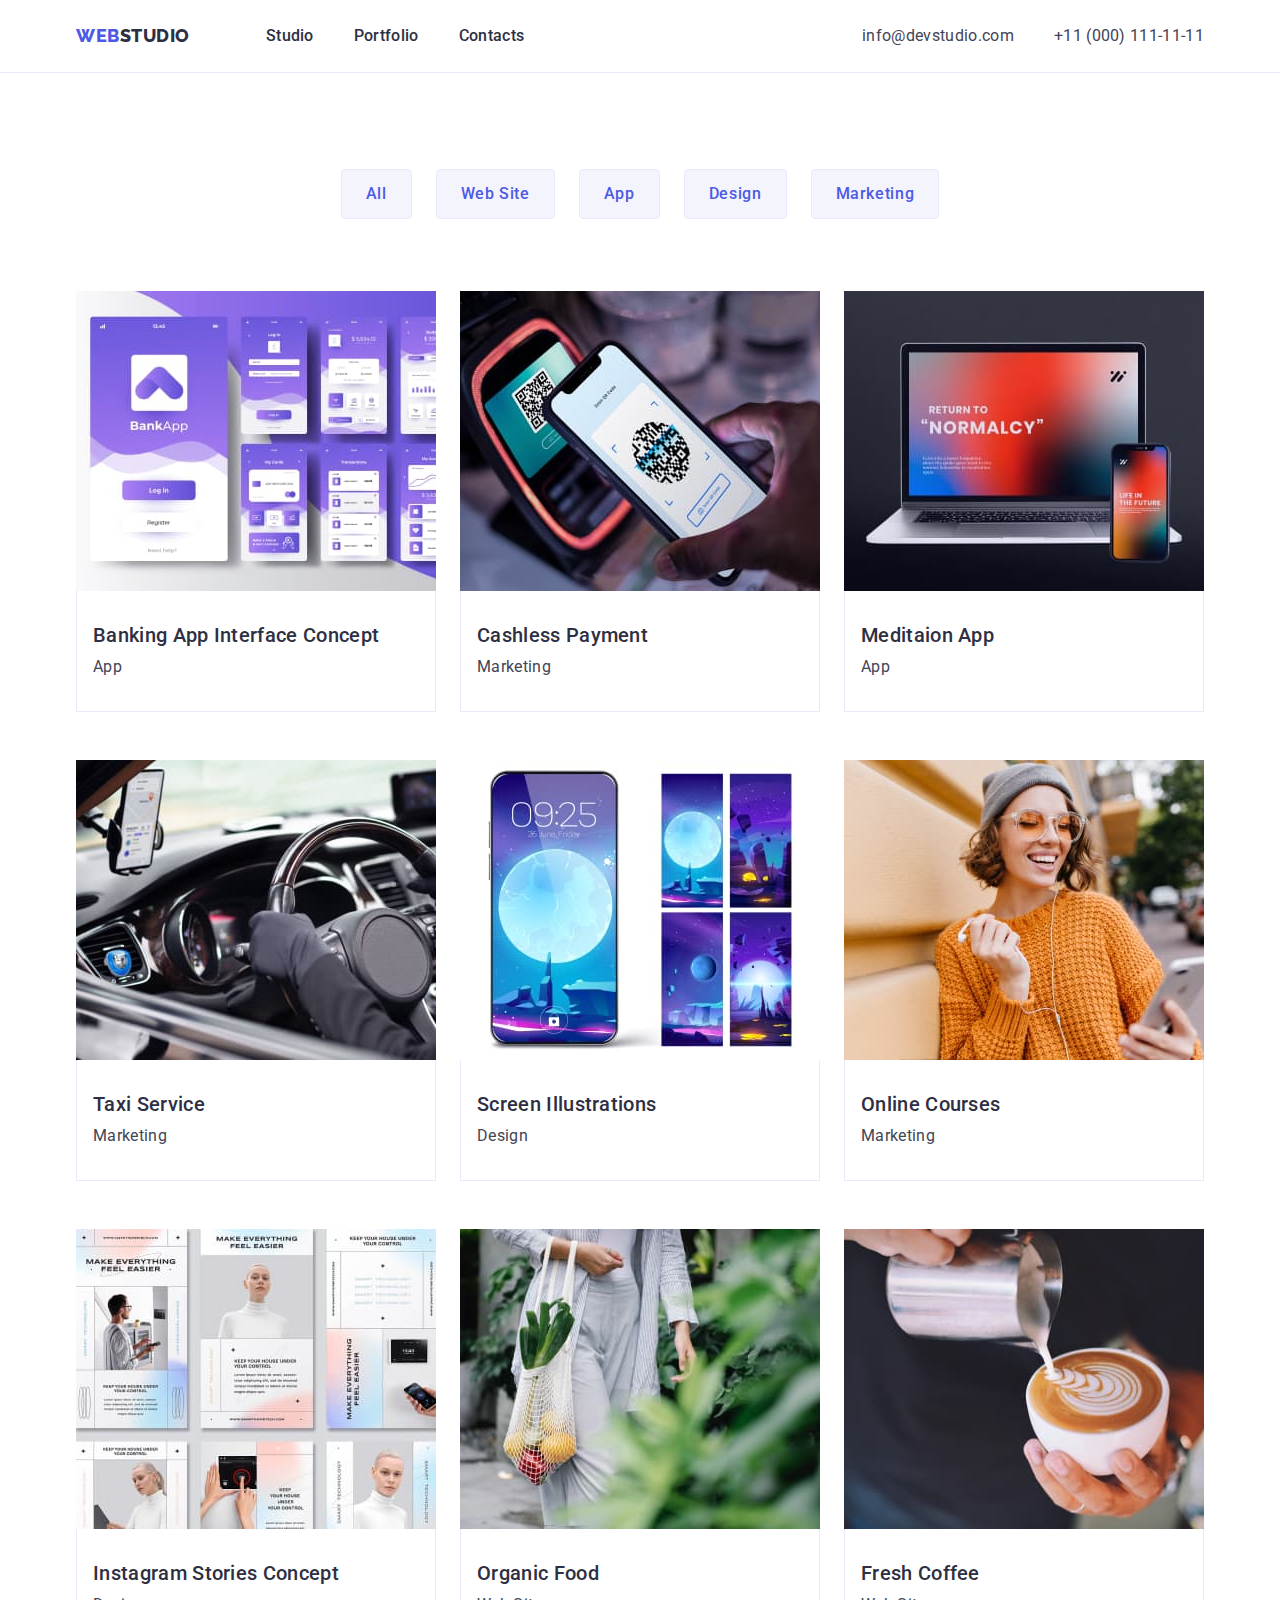
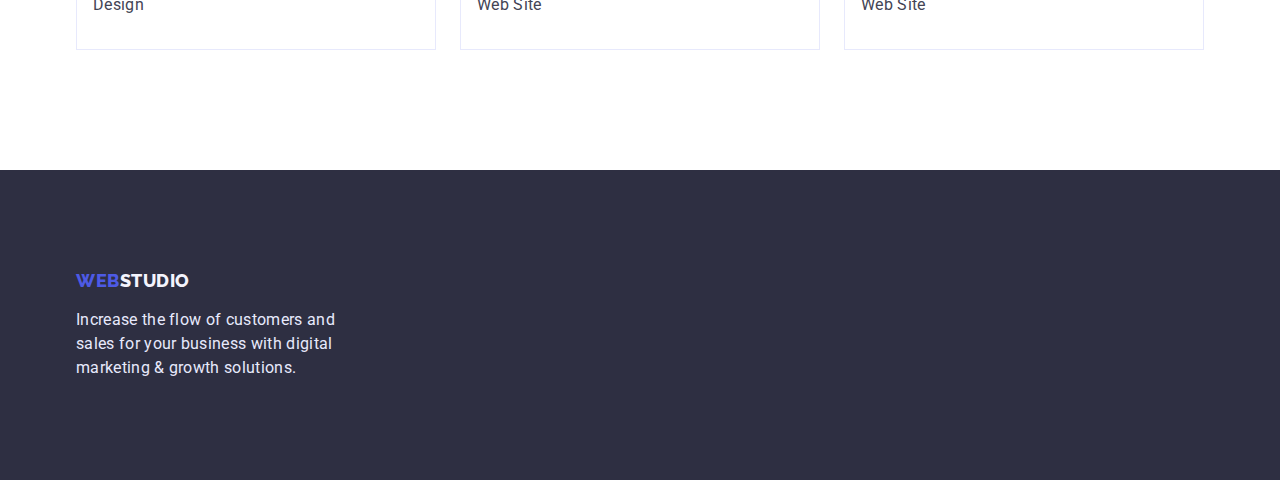
==== portfolio.html @ b5923be6 "Initial commit" ====
<!DOCTYPE html>
<html lang="en">
  <head>
    <meta charset="UTF-8" />
    <meta http-equiv="X-UA-Compatible" content="IE=edge" />
    <meta name="viewport" content="width=device-width, initial-scale=1.0" />
    <title>WebStudio</title>
    <link rel="preconnect" href="https://fonts.googleapis.com" />
    <link rel="preconnect" href="https://fonts.gstatic.com" crossorigin />
    <link
      href="https://fonts.googleapis.com/css2?family=Raleway:wght@800&family=Roboto:wght@400;500;700;900&display=swap"
      rel="stylesheet"
    />
    <link
      rel="stylesheet"
      href="https://cdnjs.cloudflare.com/ajax/libs/modern-normalize/1.1.0/modern-normalize.min.css"
    />
    <link rel="stylesheet" href="./css/styles.css" />
  </head>
  <body>
    <!-- Site header -->
    <header class="header">
      <div class="container main-nav">
        <nav class="site-nav">
          <a href="./index.html" class="logo"
            ><span class="logo-accent">Web</span>Studio</a
          >

          <ul class="site-nav-list list">
            <li class="site-nav-item">
              <a href="./index.html" class="site-nav-link">Studio</a>
            </li>
            <li class="site-nav-item">
              <a href="./portfolio.html" class="site-nav-link">Portfolio</a>
            </li>
            <li class="site-nav-item">
              <a href="" class="site-nav-link">Contacts</a>
            </li>
          </ul>
        </nav>
        <address class="contacts">
          <ul class="contacts-list list">
            <li class="contacts-item">
              <a href="mailto:info@devstudio.com" class="contacts-link"
                >info@devstudio.com</a
              >
            </li>
            <li class="contacts-item">
              <a href="tel:+110001111111" class="contacts-link"
                >+11 (000) 111-11-11</a
              >
            </li>
          </ul>
        </address>
      </div>
    </header>
    <main>
      <section class="section works">
        <div class="container">
          <h1 class="visually-hidden">Our works</h1>
          <ul class="filters list">
            <li class="item">
              <button type="button" class="filters-button">All</button>
            </li>
            <li class="item">
              <button type="button" class="filters-button">Web Site</button>
            </li>
            <li class="item">
              <button type="button" class="filters-button">App</button>
            </li>
            <li class="item">
              <button type="button" class="filters-button">Design</button>
            </li>
            <li class="item">
              <button type="button" class="filters-button">Marketing</button>
            </li>
          </ul>

          <ul class="list works-list">
            <li class="works-item">
              <a href="" class="works-link">
                <img
                  src="./images/works/img1.jpg"
                  alt="Banking application
              interface"
                  width="360"
                  height="300"
                />
                <div class="works-card">
                  <h2 class="title">Banking App Interface Concept</h2>
                  <p class="works-description">App</p>
                </div></a
              >
            </li>
            <li class="works-item">
              <a href="" class="works-link">
                <img
                  src="./images/works/img2.jpg"
                  alt="Mobile reads the qr code
              from the payment device"
                  width="360"
                  height="300"
                />
                <div class="works-card">
                  <h2 class="title">Cashless Payment</h2>
                  <p class="works-description">Marketing</p>
                </div></a
              >
            </li>
            <li class="works-item">
              <a href="" class="works-link">
                <img
                  src="./images/works/img3.jpg"
                  alt="Mobile and laptop"
                  width="360"
                  height="300"
                />
                <div class="works-card">
                  <h2 class="title">Meditaion App</h2>
                  <p class="works-description">App</p>
                </div></a
              >
            </li>
            <li class="works-item">
              <a href="" class="works-link">
                <img
                  src="./images/works/img4.jpg"
                  alt="Mobile and hands on the
              wheel of a car"
                  width="360"
                  height="300"
                />
                <div class="works-card">
                  <h2 class="title">Taxi Service</h2>
                  <p class="works-description">Marketing</p>
                </div></a
              >
            </li>
            <li class="works-item">
              <a href="" class="works-link">
                <img
                  src="./images/works/img5.jpg"
                  alt="Five screen illustrations"
                  width="360"
                  height="300"
                />
                <div class="works-card">
                  <h2 class="title">Screen Illustrations</h2>
                  <p class="works-description">Design</p>
                </div></a
              >
            </li>
            <li class="works-item">
              <a href="" class="works-link">
                <img
                  src="./images/works/img6.jpg"
                  alt="Girl looking at mobile
              phone"
                  width="360"
                  height="300"
                />
                <div class="works-card">
                  <h2 class="title">Online Courses</h2>
                  <p class="works-description">Marketing</p>
                </div></a
              >
            </li>
            <li class="works-item">
              <a href="" class="works-link">
                <img
                  src="./images/works/img7.jpg"
                  alt="Six Instagram stories"
                  width="360"
                  height="300"
                />
                <div class="works-card">
                  <h2 class="title">Instagram Stories Concept</h2>
                  <p class="works-description">Design</p>
                </div></a
              >
            </li>
            <li class="works-item">
              <a href="" class="works-link">
                <img
                  src="./images/works/img8.jpg"
                  alt="A bag of groceries and a
              girl"
                  width="360"
                  height="300"
                />
                <div class="works-card">
                  <h2 class="title">Organic Food</h2>
                  <p class="works-description">Web Site</p>
                </div></a
              >
            </li>
            <li class="works-item">
              <a href="" class="works-link">
                <img
                  src="./images/works/img9.jpg"
                  alt="Man pouring coffee"
                  width="360"
                  height="300"
                />
                <div class="works-card">
                  <h2 class="title">Fresh Coffee</h2>
                  <p class="works-description">Web Site</p>
                </div></a
              >
            </li>
          </ul>
        </div>
      </section>
    </main>
    <!-- Footer -->
    <footer class="footer">
      <div class="container">
        <a href="./index.html" class="footer-logo"
          ><span class="logo-accent">Web</span>Studio</a
        >
        <p class="footer-description">
          Increase the flow of customers and sales for your business with
          digital marketing & growth solutions.
        </p>
      </div>
    </footer>
  </body>
</html>
---- css/styles.css ----
:root {
    --primary-text-color: #434455;
    --title-text-color: #2E2F42;
    --brand-color: #4D5AE5;
    --active-color: #404BBF;
    --accent-color: #E7E9FC;
    --primary-white-color: #FFFFFF;
    --light-color: #F4F4FD;
    --dark-background-color: #2E2F42;
}

body {
    background-color: var(--primary-white-color);
    color: var(--primary-text-color);
    font-family: 'Roboto',
        sans-serif;
    font-size: 16px;
    line-height: 1.5;
    letter-spacing: 0.02em;
}

.list {
    padding: 0;
    margin: 0;

    list-style: none;
}

img {
    display: block;
}

h1,
h2,
h3,
h4,
h5,
h6,
p {
    margin: 0;
}

.container {
    width: 1158px;
    padding-left: 15px;
    padding-right: 15px;
    margin: 0 auto;
}

.visually-hidden {
    position: absolute;
    top: -150%;
    z-index: -100;
    width: 0;
    height: 0;
    opacity: 0;
    visibility: hidden;
    user-select: none;
    pointer-events: none;
    cursor: none;
    margin: 0;
    padding: 0;
    overflow: hidden;
    border: none;
    outline: none;
    white-space: nowrap;
}

/* Header */

.header {
    border-bottom: 1px solid var(--accent-color);
}

/* Logo */

.logo {
    display: block;
    padding-top: 24px;
    padding-bottom: 24px;

    color: var(--title-text-color);
    font-family: 'Raleway', sans-serif;
    font-weight: 800;
    font-size: 18px;
    line-height: 1.3;
    letter-spacing: 0.03em;
    text-transform: uppercase;
    text-decoration: none;
}

.logo-accent {
    color: var(--brand-color);
}

/* Site Nav */

.main-nav {
    display: flex;

    align-items: center;
}

.site-nav {
    display: flex;

    align-items: center;
}

.site-nav-list {
    display: flex;
    margin-left: 76px;
    gap: 40px;
}

.site-nav-link {
    display: block;
    padding-top: 24px;
    padding-bottom: 24px;

    color: var(--title-text-color);
    font-weight: 500;
    text-decoration: none;
}

.site-nav-link:hover,
.site-nav-link:focus {
    color: var(--active-color)
}

/* Contacts */

.contacts {
    display: flex;
    margin-left: auto;
    align-items: center;
}

.contacts-list {
    display: flex;
    gap: 40px;
}

.contacts-link {
    display: block;
    padding-top: 24px;
    padding-bottom: 24px;

    color: var(--primary-text-color);
    font-style: normal;
    text-decoration: none;
}

.contacts-link:hover,
.contacts-link:focus {
    color: var(--active-color);
}

/* Hero */

.hero {
    padding-bottom: 188px;
    padding-top: 188px;

    background-color: var(--dark-background-color);
    text-align: center;
}

.hero-title {
    width: 496px;
    margin-top: 0;
    margin-bottom: 48px;
    margin-right: auto;
    margin-left: auto;

    color: var(--primary-white-color);
    font-weight: 700;
    font-size: 56px;
    line-height: 1.1;
    text-align: center;

}

.hero-button {
    min-width: 169px;
    padding: 16px 32px;
    border: 0;
    border-radius: 4px;

    background-color: var(--brand-color);
    color: var(--primary-white-color);
    font-family: 'Roboto', sans-serif;
    font-weight: 500;
    font-size: 16px;
    line-height: 1.5;
    letter-spacing: 0.04em;
    text-align: center;

    cursor: pointer;
    box-shadow: 0px 4px 4px rgba(0, 0, 0, 0.15);
}

.hero-button:hover,
.hero-button:focus {
    background-color: var(--active-color);
}

/* Section */

.section {
    padding-top: 120px;
    padding-bottom: 120px;
}

.section-title {
    margin-top: 0;
    margin-bottom: 72px;

    color: var(--title-text-color);
    font-weight: 700;
    font-size: 36px;
    line-height: 1.1;
    text-transform: capitalize;
    text-align: center;
}

.principles-list .title,
.team-list .title,
.works-list .title {
    margin-top: 0;
    margin-bottom: 8px;

    color: var(--title-text-color);
    font-weight: 500;
    font-size: 20px;
    line-height: 1.2;
}

/* Principle section */

.principles-list {
    display: flex;
    gap: 24px;
}

.principles-item {
    width: calc((100% - 72px) / 4);
}

/* Services section */

.services {
    padding-top: 0;
}

.services-list {
    display: flex;
    gap: 24px;
}

.services-item {
    width: calc((100% - 48px) / 3);
}

/* Team section */

.team {
    background-color: var(--light-color);
}

.team-list {
    display: flex;
    gap: 24px;
}

.team-item {
    width: calc((100% - 72px) / 4);
    border-radius: 0px 0px 4px 4px;

    background-color: var(--primary-white-color);
    text-align: center;

    box-shadow: 0px 1px 6px rgba(46, 47, 66, 0.08), 0px 1px 1px rgba(46, 47, 66, 0.16), 0px 2px 1px rgba(46, 47, 66, 0.08);
}

.team-content {
    padding: 32px 16px;
}

/* Works section */

.works {
    padding-top: 96px;
}

.filters {
    display: flex;
    justify-content: center;
    margin-bottom: 72px;
    gap: 24px;
}

.filters-button {
    padding: 12px 24px;
    border: 1px solid #E7E9FC;
    border-radius: 4px;

    background-color: var(--light-color);
    color: var(--brand-color);
    font-family: 'Roboto', sans-serif;
    font-weight: 500;
    font-size: 16px;
    line-height: 1.5;
    letter-spacing: 0.04em;
    text-align: center;

    cursor: pointer;
}

.filters-button:hover,
.filters-button:focus {
    background-color: var(--active-color);
    color: var(--primary-white-color);
}

.works-list {
    display: flex;
    flex-wrap: wrap;
    column-gap: 24px;
    row-gap: 48px;
}

.works-item {
    width: calc((100% - 48px) / 3);

    background-color: var(--primary-white-color);
}

.works-link {
    text-decoration: none;
}

.works-description {
    color: var(--primary-text-color);
}

.works-card {
    padding: 32px 0 32px 16px;
    border: 1px solid var(--accent-color);
    border-top: 0;
}

/* Footer */

.footer {
    padding-top: 100px;
    padding-bottom: 100px;

    background-color: var(--dark-background-color);
}

.footer-logo {
    display: block;
    margin-bottom: 16px;

    color: var(--light-color);
    font-family: 'Raleway', sans-serif;
    font-weight: 800;
    font-size: 18px;
    line-height: 1.2;
    letter-spacing: 0.03em;
    text-transform: uppercase;
    text-decoration: none;
}

.footer-description {
    max-width: 264px;

    color: var(--accent-color);
}
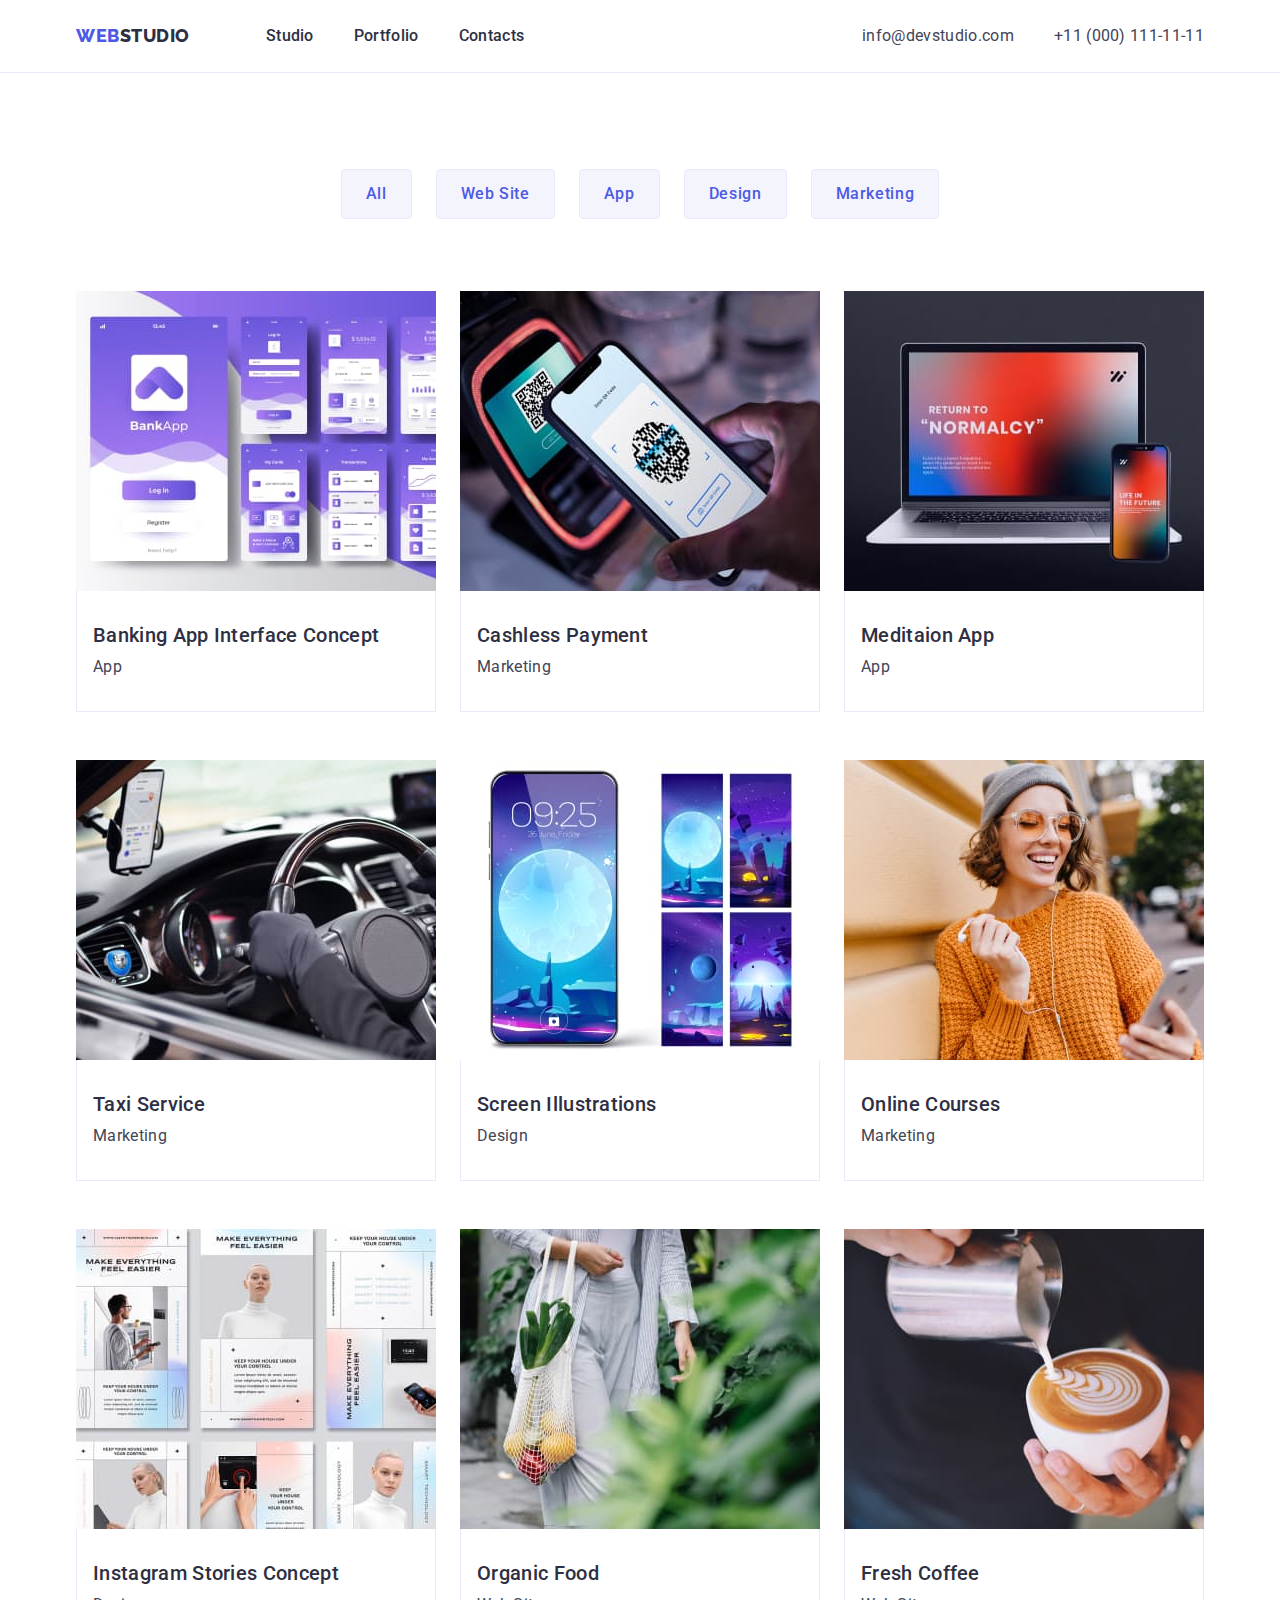
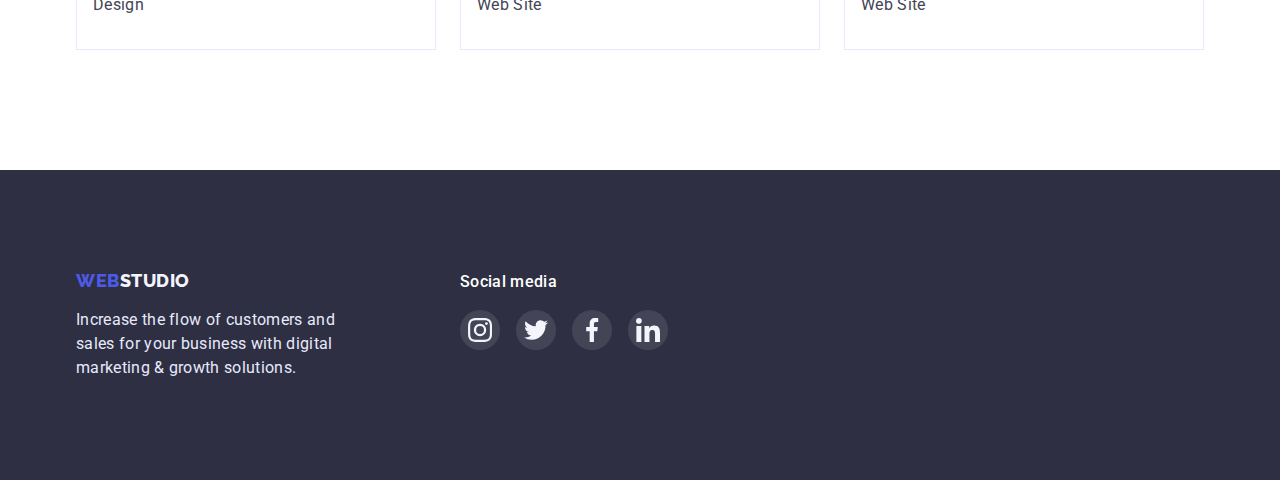
==== commit 5855376d: "Add classes, inline svg sprite" ====
--- a/portfolio.html
+++ b/portfolio.html
@@ -22,31 +22,33 @@
     <header class="header">
       <div class="container main-nav">
         <nav class="site-nav">
-          <a href="./index.html" class="logo"
+          <a href="./index.html" class="logo link"
             ><span class="logo-accent">Web</span>Studio</a
           >
 
           <ul class="site-nav-list list">
             <li class="site-nav-item">
-              <a href="./index.html" class="site-nav-link">Studio</a>
+              <a href="./index.html" class="site-nav-link link">Studio</a>
             </li>
             <li class="site-nav-item">
-              <a href="./portfolio.html" class="site-nav-link">Portfolio</a>
+              <a href="./portfolio.html" class="site-nav-link link"
+                >Portfolio</a
+              >
             </li>
             <li class="site-nav-item">
-              <a href="" class="site-nav-link">Contacts</a>
+              <a href="" class="site-nav-link link">Contacts</a>
             </li>
           </ul>
         </nav>
         <address class="contacts">
           <ul class="contacts-list list">
             <li class="contacts-item">
-              <a href="mailto:info@devstudio.com" class="contacts-link"
+              <a href="mailto:info@devstudio.com" class="contacts-link link"
                 >info@devstudio.com</a
               >
             </li>
             <li class="contacts-item">
-              <a href="tel:+110001111111" class="contacts-link"
+              <a href="tel:+110001111111" class="contacts-link link"
                 >+11 (000) 111-11-11</a
               >
             </li>
@@ -78,7 +80,7 @@
 
           <ul class="list works-list">
             <li class="works-item">
-              <a href="" class="works-link">
+              <a href="" class="works-link link">
                 <img
                   src="./images/works/img1.jpg"
                   alt="Banking application
@@ -93,7 +95,7 @@
               >
             </li>
             <li class="works-item">
-              <a href="" class="works-link">
+              <a href="" class="works-link link">
                 <img
                   src="./images/works/img2.jpg"
                   alt="Mobile reads the qr code
@@ -108,7 +110,7 @@
               >
             </li>
             <li class="works-item">
-              <a href="" class="works-link">
+              <a href="" class="works-link link">
                 <img
                   src="./images/works/img3.jpg"
                   alt="Mobile and laptop"
@@ -122,7 +124,7 @@
               >
             </li>
             <li class="works-item">
-              <a href="" class="works-link">
+              <a href="" class="works-link link">
                 <img
                   src="./images/works/img4.jpg"
                   alt="Mobile and hands on the
@@ -137,7 +139,7 @@
               >
             </li>
             <li class="works-item">
-              <a href="" class="works-link">
+              <a href="" class="works-link link">
                 <img
                   src="./images/works/img5.jpg"
                   alt="Five screen illustrations"
@@ -151,7 +153,7 @@
               >
             </li>
             <li class="works-item">
-              <a href="" class="works-link">
+              <a href="" class="works-link link">
                 <img
                   src="./images/works/img6.jpg"
                   alt="Girl looking at mobile
@@ -166,7 +168,7 @@
               >
             </li>
             <li class="works-item">
-              <a href="" class="works-link">
+              <a href="" class="works-link link">
                 <img
                   src="./images/works/img7.jpg"
                   alt="Six Instagram stories"
@@ -180,7 +182,7 @@
               >
             </li>
             <li class="works-item">
-              <a href="" class="works-link">
+              <a href="" class="works-link link">
                 <img
                   src="./images/works/img8.jpg"
                   alt="A bag of groceries and a
@@ -195,7 +197,7 @@
               >
             </li>
             <li class="works-item">
-              <a href="" class="works-link">
+              <a href="" class="works-link link">
                 <img
                   src="./images/works/img9.jpg"
                   alt="Man pouring coffee"
@@ -214,14 +216,49 @@
     </main>
     <!-- Footer -->
     <footer class="footer">
-      <div class="container">
-        <a href="./index.html" class="footer-logo"
-          ><span class="logo-accent">Web</span>Studio</a
-        >
-        <p class="footer-description">
-          Increase the flow of customers and sales for your business with
-          digital marketing & growth solutions.
-        </p>
+      <div class="container footer-container">
+        <div class="footer-content">
+          <a href="./index.html" class="footer-logo link"
+            ><span class="logo-accent">Web</span>Studio</a
+          >
+          <p class="footer-description">
+            Increase the flow of customers and sales for your business with
+            digital marketing & growth solutions.
+          </p>
+        </div>
+        <div class="footer-social">
+          <h3 class="footer-title-icon">Social media</h3>
+          <ul class="footer-list-icon list">
+            <li class="footer-item-icon">
+              <a href="" class="footer-link-icon link">
+                <svg class="footer-icon">
+                  <use href="./images/symbol-defs.svg#icon-instagram"></use>
+                </svg>
+              </a>
+            </li>
+            <li class="footer-item-icon">
+              <a href="" class="footer-link-icon link">
+                <svg class="footer-icon">
+                  <use href="./images/symbol-defs.svg#icon-twitter"></use>
+                </svg>
+              </a>
+            </li>
+            <li class="footer-item-icon">
+              <a href="" class="footer-link-icon link">
+                <svg class="footer-icon">
+                  <use href="./images/symbol-defs.svg#icon-facebook"></use>
+                </svg>
+              </a>
+            </li>
+            <li class="footer-item-icon">
+              <a href="" class="footer-link-icon link">
+                <svg class="footer-icon">
+                  <use href="./images/symbol-defs.svg#icon-linkedin"></use>
+                </svg>
+              </a>
+            </li>
+          </ul>
+        </div>
       </div>
     </footer>
   </body>
--- a/css/styles.css
+++ b/css/styles.css
@@ -3,10 +3,12 @@
     --title-text-color: #2E2F42;
     --brand-color: #4D5AE5;
     --active-color: #404BBF;
+    --active-accent-color: #31D0AA;
     --accent-color: #E7E9FC;
     --primary-white-color: #FFFFFF;
     --light-color: #F4F4FD;
     --dark-background-color: #2E2F42;
+    --box-color: #8E8F99;
 }
 
 body {
@@ -26,8 +28,14 @@
     list-style: none;
 }
 
+.link {
+    text-decoration: none;
+}
+
 img {
     display: block;
+    max-width: 100%;
+    height: auto;
 }
 
 h1,
@@ -41,7 +49,7 @@
 }
 
 .container {
-    width: 1158px;
+    max-width: 1158px;
     padding-left: 15px;
     padding-right: 15px;
     margin: 0 auto;
@@ -86,7 +94,6 @@
     line-height: 1.3;
     letter-spacing: 0.03em;
     text-transform: uppercase;
-    text-decoration: none;
 }
 
 .logo-accent {
@@ -120,7 +127,6 @@
 
     color: var(--title-text-color);
     font-weight: 500;
-    text-decoration: none;
 }
 
 .site-nav-link:hover,
@@ -148,7 +154,6 @@
 
     color: var(--primary-text-color);
     font-style: normal;
-    text-decoration: none;
 }
 
 .contacts-link:hover,
@@ -159,16 +164,22 @@
 /* Hero */
 
 .hero {
+    max-width: 1440px;
     padding-bottom: 188px;
     padding-top: 188px;
-
+    margin-left: auto;
+    margin-top: auto;
+
+    background-image: linear-gradient(rgba(46, 47, 66, 0.7), rgba(46, 47, 66, 0.7)), url(../images/hero/people-office.jpg);
+    background-repeat: no-repeat;
+    background-position: center;
+    background-size: cover;
     background-color: var(--dark-background-color);
     text-align: center;
 }
 
 .hero-title {
     width: 496px;
-    margin-top: 0;
     margin-bottom: 48px;
     margin-right: auto;
     margin-left: auto;
@@ -213,7 +224,6 @@
 }
 
 .section-title {
-    margin-top: 0;
     margin-bottom: 72px;
 
     color: var(--title-text-color);
@@ -227,7 +237,6 @@
 .principles-list .title,
 .team-list .title,
 .works-list .title {
-    margin-top: 0;
     margin-bottom: 8px;
 
     color: var(--title-text-color);
@@ -247,6 +256,35 @@
     width: calc((100% - 72px) / 4);
 }
 
+.principles-item::before {
+    display: block;
+    content: "";
+    height: 112px;
+    width: 264px;
+    margin-bottom: 8px;
+    background-size: 64px;
+    background-repeat: no-repeat;
+    background-position: center;
+    background-color: var(--light-color);
+    border-radius: 4px;
+}
+
+.icon-antenna::before {
+    background-image: url(../images/principles/antenna.svg);
+}
+
+.icon-clock::before {
+    background-image: url(../images/principles/clock.svg);
+}
+
+.icon-diagram::before {
+    background-image: url(../images/principles/diagram.svg);
+}
+
+.icon-astronaut::before {
+    background-image: url(../images/principles/astronaut.svg);
+}
+
 /* Services section */
 
 .services {
@@ -285,6 +323,81 @@
 
 .team-content {
     padding: 32px 16px;
+}
+
+.team-description {
+    margin-bottom: 8px;
+}
+
+.team-list-icon {
+    display: flex;
+    gap: 24px;
+}
+
+.team-item-icon {
+    width: 40px;
+    height: 40px;
+}
+
+.team-link-icon {
+    display: flex;
+    background-color: var(--brand-color);
+    width: 100%;
+    height: 100%;
+    border-radius: 50%;
+    align-items: center;
+    justify-content: center;
+    color: var(--light-color);
+}
+
+.team-link-icon:hover,
+.team-link-icon:focus {
+    background-color: var(--active-color);
+}
+
+.team-icon {
+    width: 16px;
+    height: 16px;
+    fill: currentColor;
+}
+
+/* Customers section */
+
+.customers {
+    padding-top: 130px;
+}
+
+.customers-list {
+    display: flex;
+    gap: 24px;
+}
+
+.customers-item {
+    width: 168px;
+    height: 88px;
+}
+
+.customers-link {
+    display: flex;
+    width: 100%;
+    height: 100%;
+    border: 1px solid var(--box-color);
+    border-radius: 4px;
+    align-items: center;
+    justify-content: center;
+    color: var(--box-color)
+}
+
+.customers-link:hover,
+.customers-link:focus {
+    color: var(--active-color);
+    border: 1px solid var(--active-color);
+}
+
+.customers-icon {
+    width: 104px;
+    height: 56px;
+    fill: currentColor;
 }
 
 /* Works section */
@@ -337,11 +450,16 @@
 }
 
 .works-link {
-    text-decoration: none;
-}
-
-.works-description {
-    color: var(--primary-text-color);
+    display: block;
+    width: 100%;
+    height: 100%;
+}
+
+.works-link:hover,
+.works-link:focus {
+    box-shadow: 0px 1px 6px rgba(46, 47, 66, 0.08),
+        0px 1px 1px rgba(46, 47, 66, 0.16),
+        0px 2px 1px rgba(46, 47, 66, 0.08);
 }
 
 .works-card {
@@ -350,6 +468,10 @@
     border-top: 0;
 }
 
+.works-description {
+    color: var(--primary-text-color);
+}
+
 /* Footer */
 
 .footer {
@@ -357,6 +479,15 @@
     padding-bottom: 100px;
 
     background-color: var(--dark-background-color);
+}
+
+.footer-container {
+    display: flex;
+}
+
+.footer-content {
+    max-width: 264px;
+    margin-right: 120px;
 }
 
 .footer-logo {
@@ -370,11 +501,56 @@
     line-height: 1.2;
     letter-spacing: 0.03em;
     text-transform: uppercase;
-    text-decoration: none;
 }
 
 .footer-description {
-    max-width: 264px;
-
     color: var(--accent-color);
+}
+
+.footer-social {
+    max-width: 208px;
+}
+
+.footer-title-icon {
+    margin-bottom: 16px;
+
+    color: var(--primary-white-color);
+    font-family: 'Roboto', sans-serif;
+    font-style: normal;
+    font-weight: 500;
+    font-size: 16px;
+    /* line-height: 1.5px; */
+    letter-spacing: 0.02em;
+}
+
+.footer-list-icon {
+    display: flex;
+    gap: 16px;
+}
+
+.footer-item-icon {
+    width: 40px;
+    height: 40px;
+}
+
+.footer-link-icon {
+    display: flex;
+    background-color: rgba(255, 255, 255, 0.1);
+    width: 100%;
+    height: 100%;
+    border-radius: 50%;
+    align-items: center;
+    justify-content: center;
+    color: var(--light-color);
+}
+
+.footer-link-icon:hover,
+.footer-link-icon:focus {
+    background-color: var(--active-accent-color);
+}
+
+.footer-icon {
+    width: 24px;
+    height: 24px;
+    fill: currentColor;
 }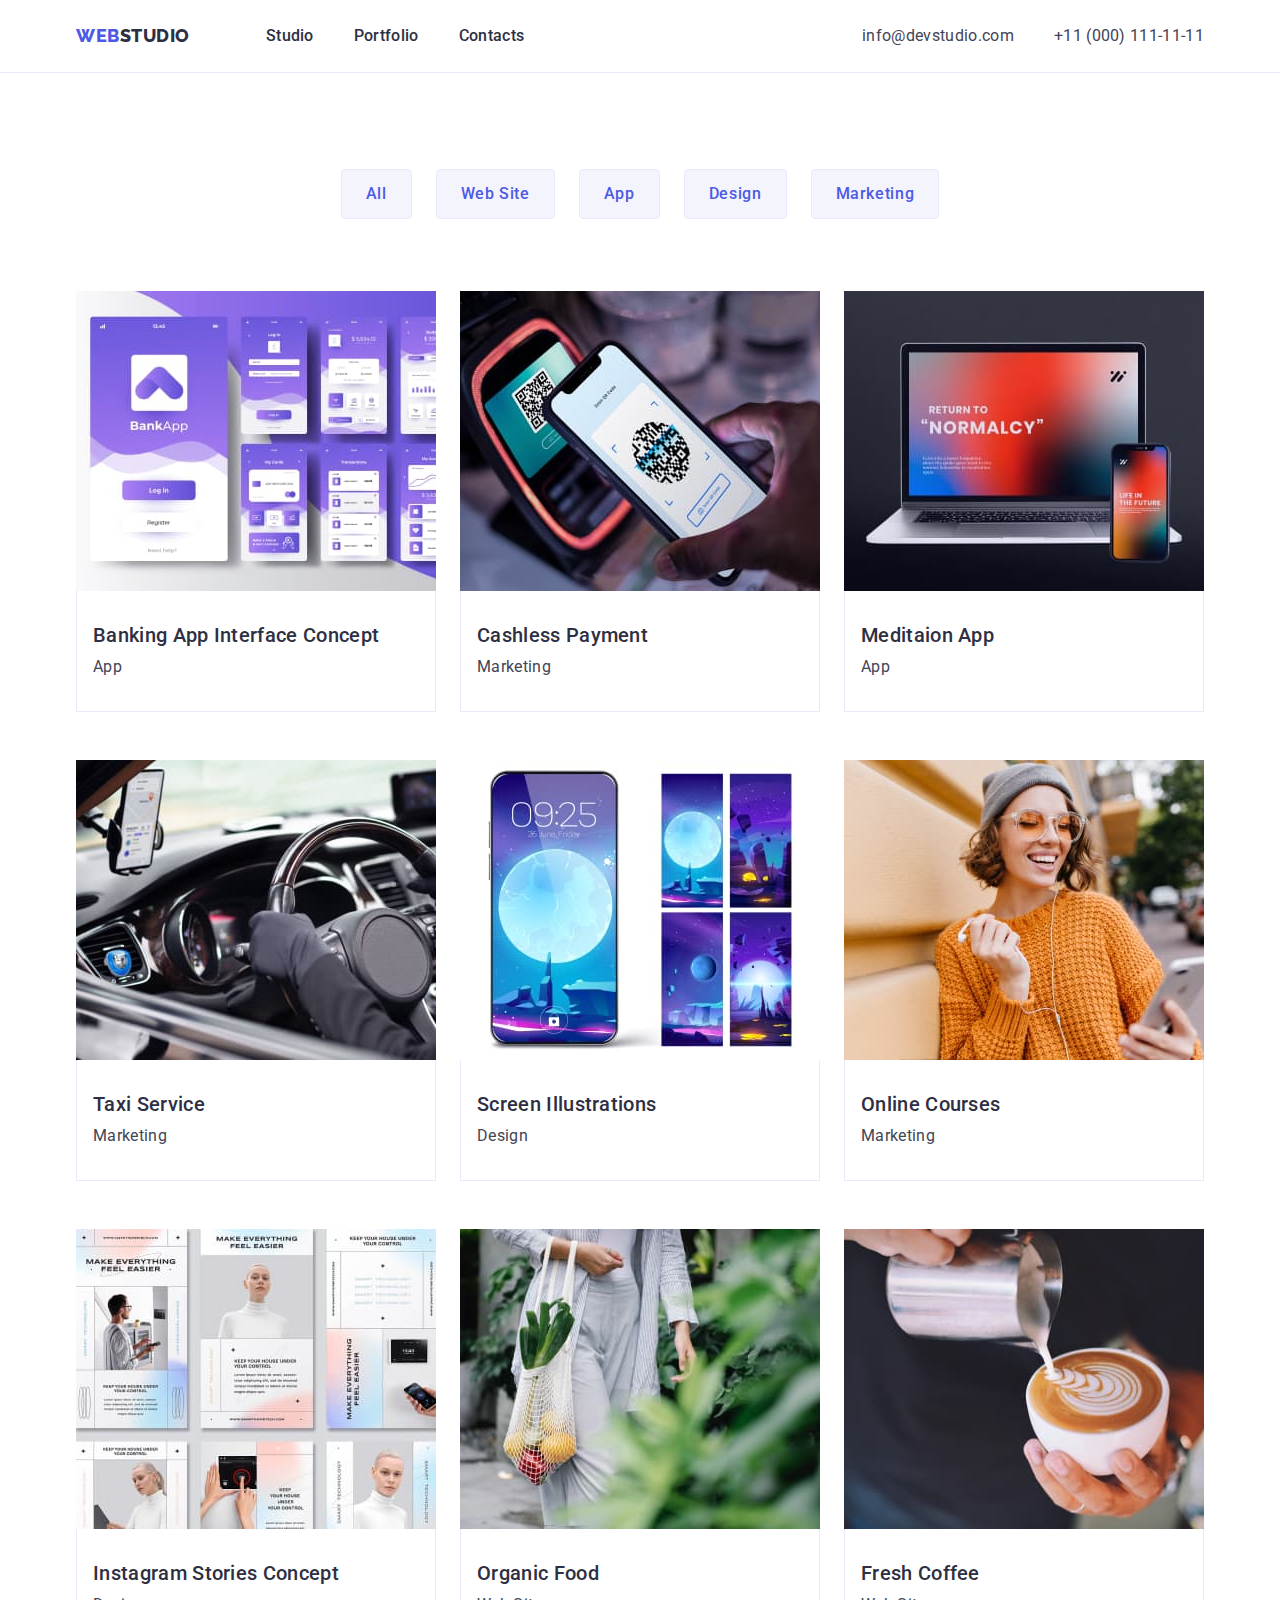
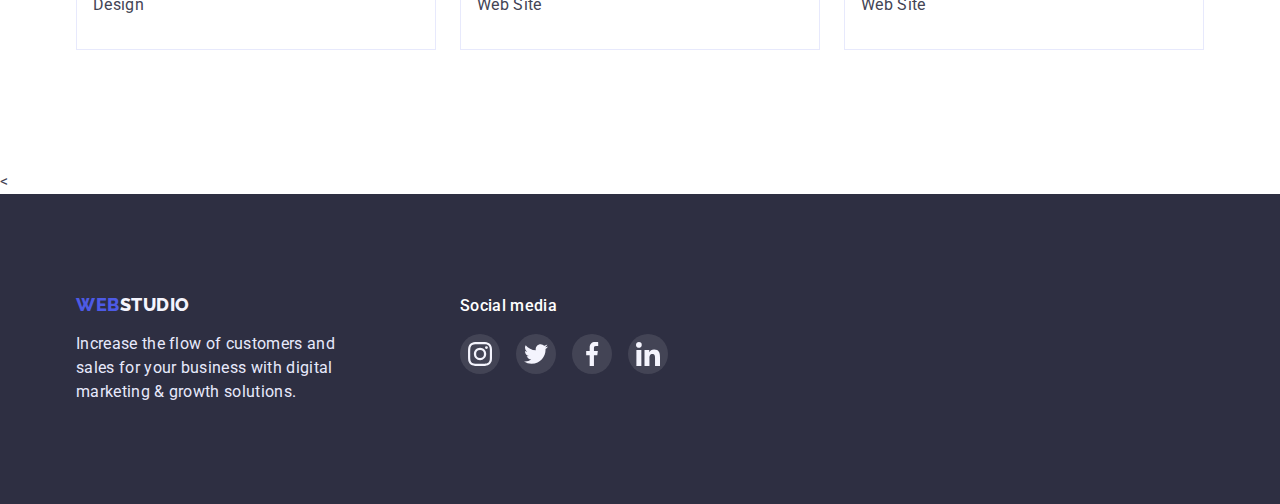
==== commit 6c7a2563: "Work on footer" ====
--- a/portfolio.html
+++ b/portfolio.html
@@ -215,6 +215,7 @@
       </section>
     </main>
     <!-- Footer -->
+    <
     <footer class="footer">
       <div class="container footer-container">
         <div class="footer-content">
--- a/css/styles.css
+++ b/css/styles.css
@@ -347,7 +347,6 @@
     border-radius: 50%;
     align-items: center;
     justify-content: center;
-    color: var(--light-color);
 }
 
 .team-link-icon:hover,
@@ -358,7 +357,7 @@
 .team-icon {
     width: 16px;
     height: 16px;
-    fill: currentColor;
+    fill: var(--light-color);
 }
 
 /* Customers section */
@@ -519,7 +518,7 @@
     font-style: normal;
     font-weight: 500;
     font-size: 16px;
-    /* line-height: 1.5px; */
+    line-height: 1.5;
     letter-spacing: 0.02em;
 }
 
@@ -541,7 +540,6 @@
     border-radius: 50%;
     align-items: center;
     justify-content: center;
-    color: var(--light-color);
 }
 
 .footer-link-icon:hover,
@@ -552,5 +550,5 @@
 .footer-icon {
     width: 24px;
     height: 24px;
-    fill: currentColor;
+    fill: var(--light-color);
 }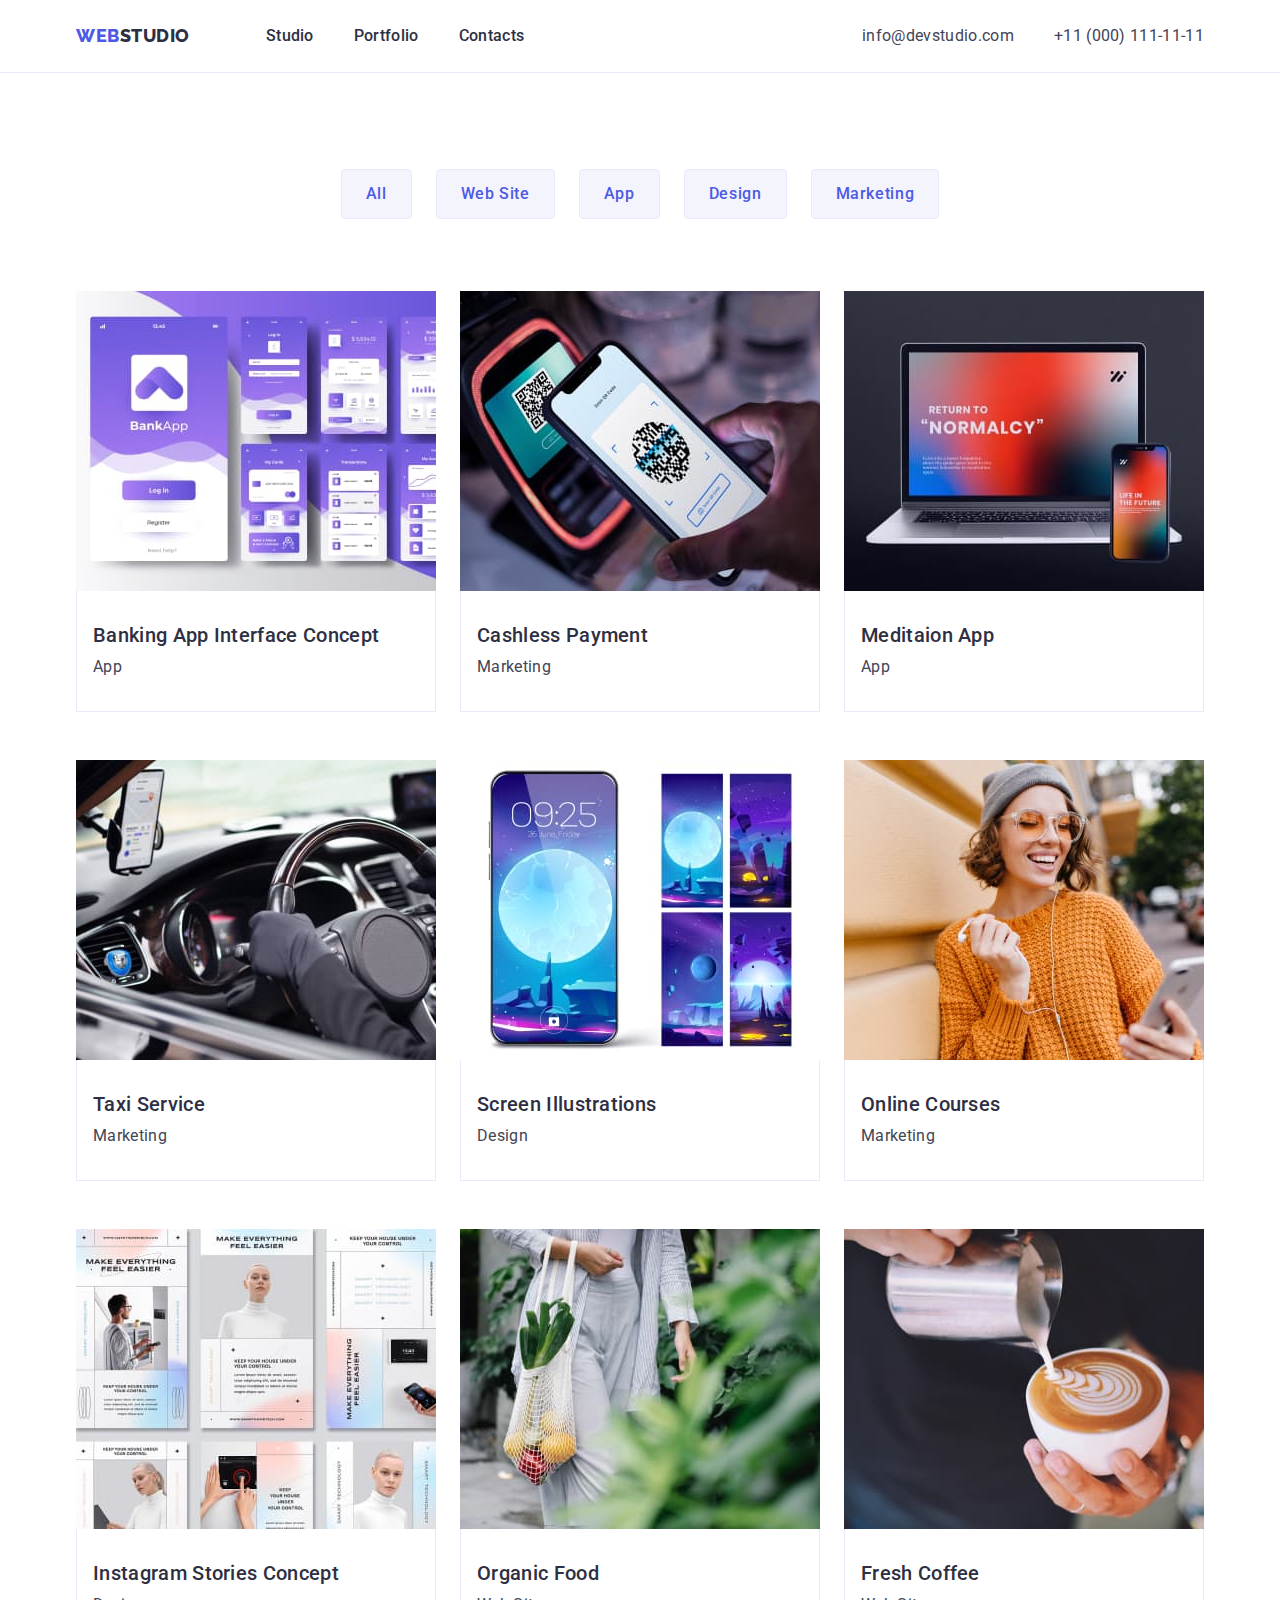
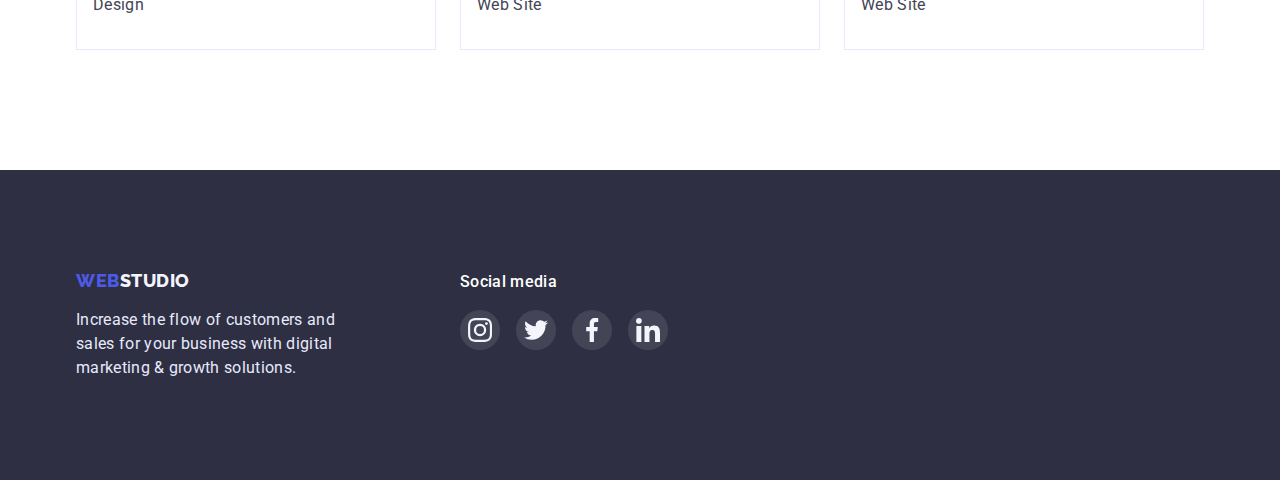
==== commit 758bfe94: "Update after checker" ====
--- a/portfolio.html
+++ b/portfolio.html
@@ -215,7 +215,6 @@
       </section>
     </main>
     <!-- Footer -->
-    <
     <footer class="footer">
       <div class="container footer-container">
         <div class="footer-content">
--- a/css/styles.css
+++ b/css/styles.css
@@ -433,6 +433,7 @@
 .filters-button:focus {
     background-color: var(--active-color);
     color: var(--primary-white-color);
+    box-shadow: 0px 3px 1px rgba(0, 0, 0, 0.1), 0px 2px 1px rgba(0, 0, 0, 0.08), 0px 2px 2px rgba(0, 0, 0, 0.12);
 }
 
 .works-list {
